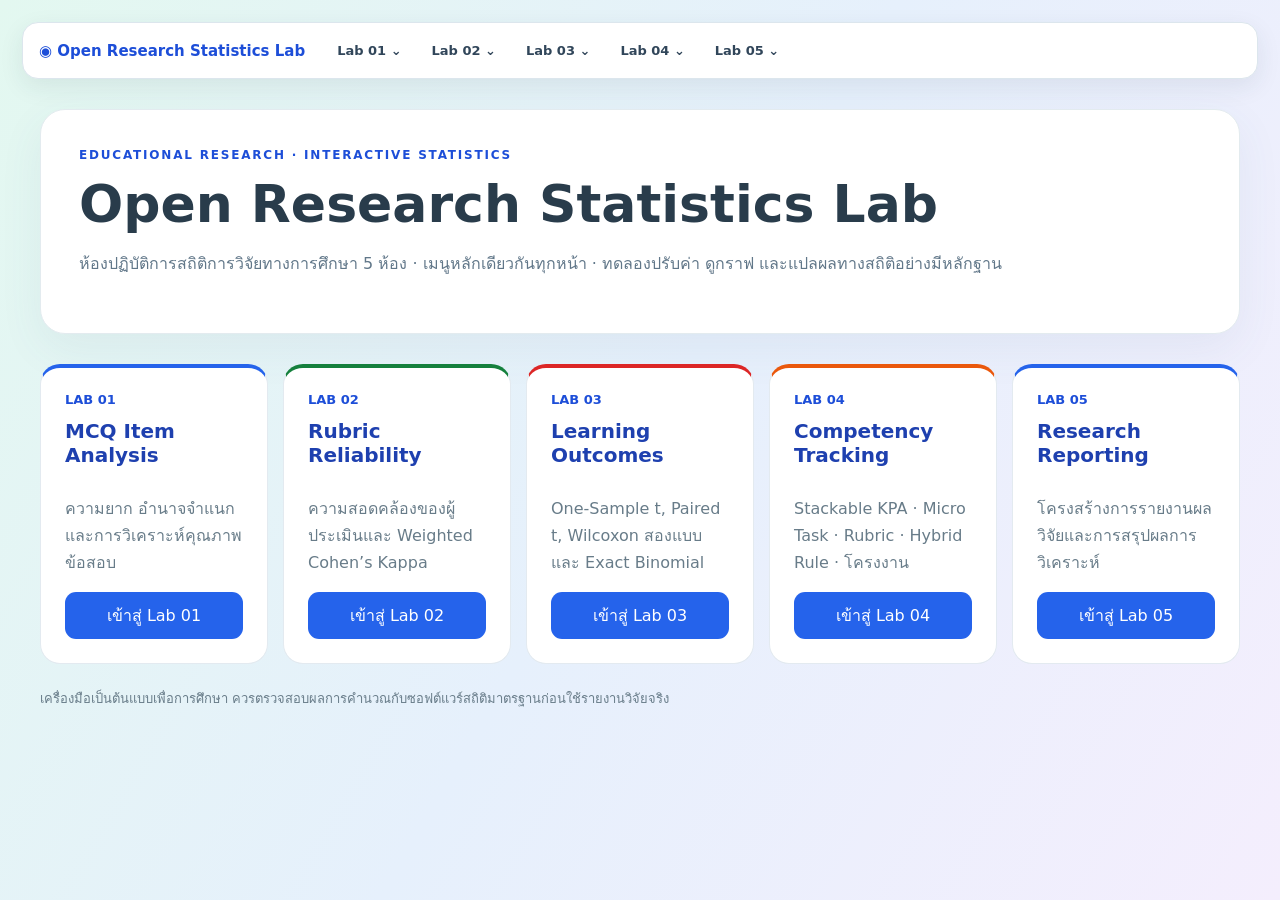
==== index.html @ 7da8de33 "fix: invalidate cached stylesheet to reveal updated four-color theme" ====
<!doctype html><html lang="th"><head><meta charset="utf-8"><meta name="viewport" content="width=device-width,initial-scale=1"><meta name="description" content="Open Research Statistics Lab ห้องปฏิบัติการสถิติวิจัยทางการศึกษา"><title>Open Research Statistics Lab</title><link rel="stylesheet" href="shared-nav.css"><link rel="stylesheet" href="semantic-theme.css?v=20261031b"><style>:root{font-family:system-ui,"Noto Sans Thai",sans-serif;color:#293c4b;background:#eaf5f7}*{box-sizing:border-box}body{margin:0;padding:22px;background:linear-gradient(120deg,#e3f8f0,#e6f0fc,#f4eefd);min-height:100vh}.hero{max-width:1200px;margin:30px auto;padding:38px;background:white;border:1px solid #e3ebef;border-radius:25px;box-shadow:0 15px 45px #41687c12}.eyebrow{font-size:12px;letter-spacing:.15em;font-weight:800;color:#287a87}.hero h1{font-size:clamp(30px,5vw,52px);margin:12px 0}.hero p{color:#617789;line-height:1.8}.cards{max-width:1200px;margin:auto;display:grid;grid-template-columns:repeat(auto-fit,minmax(220px,1fr));gap:15px}.card{background:#fff;border:1px solid #e3eaf0;border-radius:20px;padding:24px;display:flex;flex-direction:column;min-height:230px}.card span{color:#1d4ed8;font-weight:800;font-size:13px}.card h2{font-size:20px;margin:12px 0}.card p{color:#687c89;line-height:1.7;flex:1}.card a{display:inline-block;text-decoration:none;background:#2563eb;color:#fff;padding:11px 16px;border-radius:11px;text-align:center}.note{max-width:1200px;margin:24px auto;color:#687c89;font-size:13px}</style></head><body><main><section class="hero"><div class="eyebrow">EDUCATIONAL RESEARCH · INTERACTIVE STATISTICS</div><h1>Open Research Statistics Lab</h1><p>ห้องปฏิบัติการสถิติการวิจัยทางการศึกษา 5 ห้อง · เมนูหลักเดียวกันทุกหน้า · ทดลองปรับค่า ดูกราฟ และแปลผลทางสถิติอย่างมีหลักฐาน</p></section><section class="cards" aria-label="ห้องปฏิบัติการ"><article class="card"><span>LAB 01</span><h2>MCQ Item Analysis</h2><p>ความยาก อำนาจจำแนก และการวิเคราะห์คุณภาพข้อสอบ</p><a href="lab01.html">เข้าสู่ Lab 01</a></article><article class="card"><span>LAB 02</span><h2>Rubric Reliability</h2><p>ความสอดคล้องของผู้ประเมินและ Weighted Cohen’s Kappa</p><a href="lab02.html">เข้าสู่ Lab 02</a></article><article class="card"><span>LAB 03</span><h2>Learning Outcomes</h2><p>One-Sample t, Paired t, Wilcoxon สองแบบ และ Exact Binomial</p><a href="lab03.html">เข้าสู่ Lab 03</a></article><article class="card"><span>LAB 04</span><h2>Competency Tracking</h2><p>Stackable KPA · Micro Task · Rubric · Hybrid Rule · โครงงาน</p><a href="lab04.html">เข้าสู่ Lab 04</a></article><article class="card"><span>LAB 05</span><h2>Research Reporting</h2><p>โครงสร้างการรายงานผลวิจัยและการสรุปผลการวิเคราะห์</p><a href="lab05.html">เข้าสู่ Lab 05</a></article></section><p class="note">เครื่องมือเป็นต้นแบบเพื่อการศึกษา ควรตรวจสอบผลการคำนวณกับซอฟต์แวร์สถิติมาตรฐานก่อนใช้รายงานวิจัยจริง</p></main><script src="shared-nav.js"></script></body></html>
---- shared-nav.css ----
.unified-nav{position:sticky;top:0;z-index:1000;display:flex;align-items:center;gap:20px;flex-wrap:wrap;background:#fff;color:#26374b;border:1px solid #dce6ed;border-radius:16px;padding:10px 16px;margin:0 auto 20px;max-width:1380px;box-shadow:0 8px 24px #24354a16;font-family:system-ui,"Noto Sans Thai",sans-serif}.unified-brand{color:#26374b!important;text-decoration:none!important;font-weight:800;font-size:15px;white-space:nowrap}.unified-items{display:flex;flex-wrap:wrap;gap:6px}.unified-nav details{position:relative}.unified-nav summary{cursor:pointer;list-style:none;border-radius:10px;padding:10px 12px;font-size:13px;font-weight:750;color:#31465a;white-space:nowrap}.unified-nav summary::-webkit-details-marker{display:none}.unified-nav details.current>summary,.unified-nav details[open]>summary{background:#e7f3f7;color:#116579}.unified-dropdown{position:absolute;top:calc(100% + 8px);left:0;background:#fff;min-width:260px;max-width:min(90vw,340px);max-height:70vh;overflow-y:auto;padding:12px;border:1px solid #dbe6ed;border-radius:14px;box-shadow:0 16px 40px #1d314b30;display:grid;gap:3px}.unified-dropdown a{display:block;color:#30475a!important;text-decoration:none!important;font-size:13px;border-radius:8px;padding:9px!important;background:transparent!important}.unified-dropdown a:hover,.unified-dropdown a:focus-visible{background:#edf5fa!important}.unified-dropdown .unified-overview{font-weight:800}.unified-group{font-size:12px;font-weight:800;color:#657d8d;padding:10px 8px 4px}.unified-nav details:nth-last-child(-n+2) .unified-dropdown{left:auto;right:0}@media(max-width:720px){.unified-nav{position:relative;gap:8px}.unified-brand{width:100%}.unified-items{width:100%}.unified-nav summary{padding:9px}.unified-dropdown{left:0!important;right:auto!important}.unified-nav details:nth-child(n+3) .unified-dropdown{left:auto!important;right:0!important}}
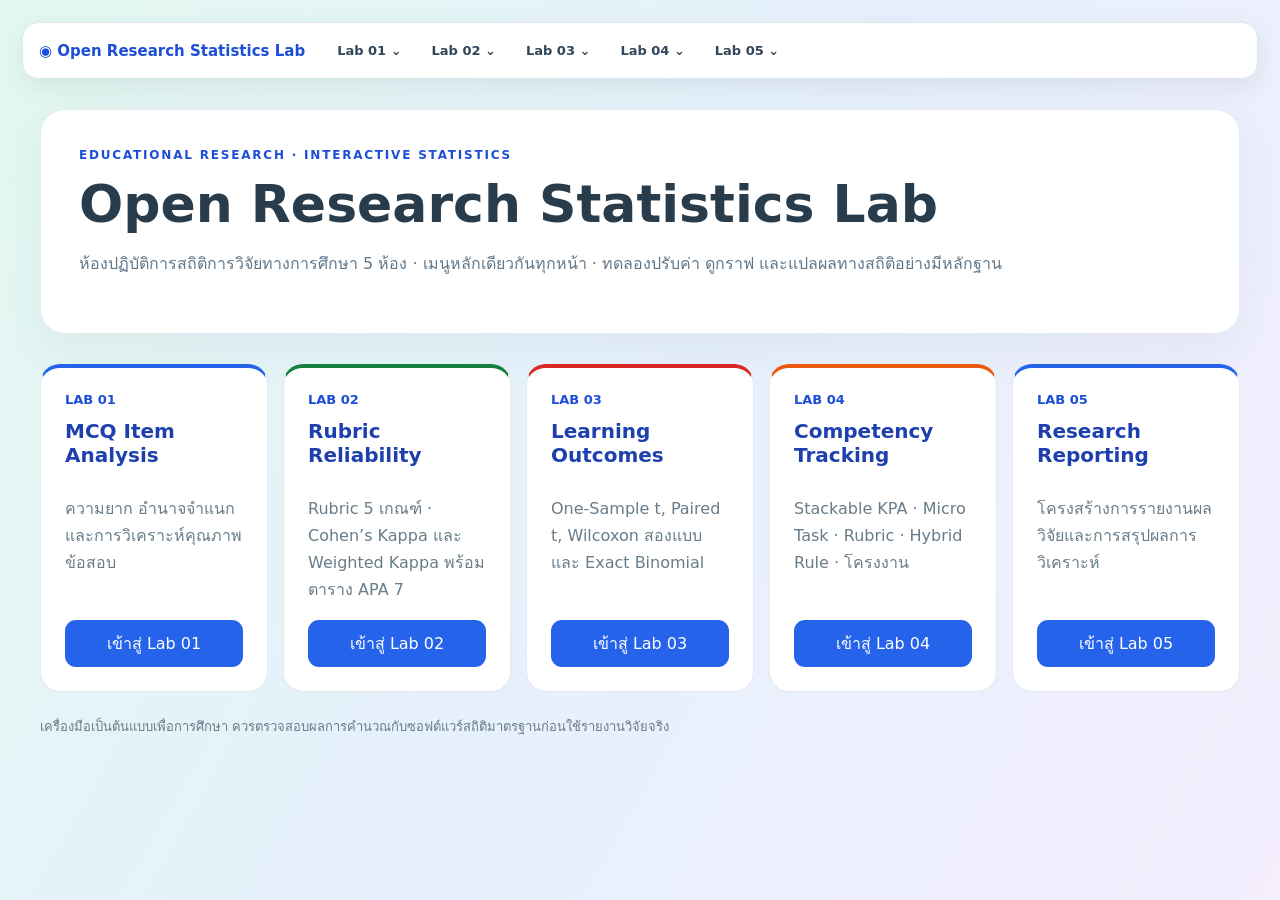
==== commit b77b1762: "docs(home): reflect complete Lab 02 five-criterion two-rater reliability functionality" ====
--- a/index.html
+++ b/index.html
@@ -1 +1 @@
-<!doctype html><html lang="th"><head><meta charset="utf-8"><meta name="viewport" content="width=device-width,initial-scale=1"><meta name="description" content="Open Research Statistics Lab ห้องปฏิบัติการสถิติวิจัยทางการศึกษา"><title>Open Research Statistics Lab</title><link rel="stylesheet" href="shared-nav.css"><link rel="stylesheet" href="semantic-theme.css?v=20261031b"><style>:root{font-family:system-ui,"Noto Sans Thai",sans-serif;color:#293c4b;background:#eaf5f7}*{box-sizing:border-box}body{margin:0;padding:22px;background:linear-gradient(120deg,#e3f8f0,#e6f0fc,#f4eefd);min-height:100vh}.hero{max-width:1200px;margin:30px auto;padding:38px;background:white;border:1px solid #e3ebef;border-radius:25px;box-shadow:0 15px 45px #41687c12}.eyebrow{font-size:12px;letter-spacing:.15em;font-weight:800;color:#287a87}.hero h1{font-size:clamp(30px,5vw,52px);margin:12px 0}.hero p{color:#617789;line-height:1.8}.cards{max-width:1200px;margin:auto;display:grid;grid-template-columns:repeat(auto-fit,minmax(220px,1fr));gap:15px}.card{background:#fff;border:1px solid #e3eaf0;border-radius:20px;padding:24px;display:flex;flex-direction:column;min-height:230px}.card span{color:#1d4ed8;font-weight:800;font-size:13px}.card h2{font-size:20px;margin:12px 0}.card p{color:#687c89;line-height:1.7;flex:1}.card a{display:inline-block;text-decoration:none;background:#2563eb;color:#fff;padding:11px 16px;border-radius:11px;text-align:center}.note{max-width:1200px;margin:24px auto;color:#687c89;font-size:13px}</style></head><body><main><section class="hero"><div class="eyebrow">EDUCATIONAL RESEARCH · INTERACTIVE STATISTICS</div><h1>Open Research Statistics Lab</h1><p>ห้องปฏิบัติการสถิติการวิจัยทางการศึกษา 5 ห้อง · เมนูหลักเดียวกันทุกหน้า · ทดลองปรับค่า ดูกราฟ และแปลผลทางสถิติอย่างมีหลักฐาน</p></section><section class="cards" aria-label="ห้องปฏิบัติการ"><article class="card"><span>LAB 01</span><h2>MCQ Item Analysis</h2><p>ความยาก อำนาจจำแนก และการวิเคราะห์คุณภาพข้อสอบ</p><a href="lab01.html">เข้าสู่ Lab 01</a></article><article class="card"><span>LAB 02</span><h2>Rubric Reliability</h2><p>ความสอดคล้องของผู้ประเมินและ Weighted Cohen’s Kappa</p><a href="lab02.html">เข้าสู่ Lab 02</a></article><article class="card"><span>LAB 03</span><h2>Learning Outcomes</h2><p>One-Sample t, Paired t, Wilcoxon สองแบบ และ Exact Binomial</p><a href="lab03.html">เข้าสู่ Lab 03</a></article><article class="card"><span>LAB 04</span><h2>Competency Tracking</h2><p>Stackable KPA · Micro Task · Rubric · Hybrid Rule · โครงงาน</p><a href="lab04.html">เข้าสู่ Lab 04</a></article><article class="card"><span>LAB 05</span><h2>Research Reporting</h2><p>โครงสร้างการรายงานผลวิจัยและการสรุปผลการวิเคราะห์</p><a href="lab05.html">เข้าสู่ Lab 05</a></article></section><p class="note">เครื่องมือเป็นต้นแบบเพื่อการศึกษา ควรตรวจสอบผลการคำนวณกับซอฟต์แวร์สถิติมาตรฐานก่อนใช้รายงานวิจัยจริง</p></main><script src="shared-nav.js"></script></body></html>+<!doctype html><html lang="th"><head><meta charset="utf-8"><meta name="viewport" content="width=device-width,initial-scale=1"><meta name="description" content="Open Research Statistics Lab ห้องปฏิบัติการสถิติวิจัยทางการศึกษา"><title>Open Research Statistics Lab</title><link rel="stylesheet" href="shared-nav.css"><link rel="stylesheet" href="semantic-theme.css?v=20261031b"><style>:root{font-family:system-ui,"Noto Sans Thai",sans-serif;color:#293c4b;background:#eaf5f7}*{box-sizing:border-box}body{margin:0;padding:22px;background:linear-gradient(120deg,#e3f8f0,#e6f0fc,#f4eefd);min-height:100vh}.hero{max-width:1200px;margin:30px auto;padding:38px;background:white;border:1px solid #e3ebef;border-radius:25px;box-shadow:0 15px 45px #41687c12}.eyebrow{font-size:12px;letter-spacing:.15em;font-weight:800;color:#287a87}.hero h1{font-size:clamp(30px,5vw,52px);margin:12px 0}.hero p{color:#617789;line-height:1.8}.cards{max-width:1200px;margin:auto;display:grid;grid-template-columns:repeat(auto-fit,minmax(220px,1fr));gap:15px}.card{background:#fff;border:1px solid #e3eaf0;border-radius:20px;padding:24px;display:flex;flex-direction:column;min-height:230px}.card span{color:#1d4ed8;font-weight:800;font-size:13px}.card h2{font-size:20px;margin:12px 0}.card p{color:#687c89;line-height:1.7;flex:1}.card a{display:inline-block;text-decoration:none;background:#2563eb;color:#fff;padding:11px 16px;border-radius:11px;text-align:center}.note{max-width:1200px;margin:24px auto;color:#687c89;font-size:13px}</style></head><body><main><section class="hero"><div class="eyebrow">EDUCATIONAL RESEARCH · INTERACTIVE STATISTICS</div><h1>Open Research Statistics Lab</h1><p>ห้องปฏิบัติการสถิติการวิจัยทางการศึกษา 5 ห้อง · เมนูหลักเดียวกันทุกหน้า · ทดลองปรับค่า ดูกราฟ และแปลผลทางสถิติอย่างมีหลักฐาน</p></section><section class="cards" aria-label="ห้องปฏิบัติการ"><article class="card"><span>LAB 01</span><h2>MCQ Item Analysis</h2><p>ความยาก อำนาจจำแนก และการวิเคราะห์คุณภาพข้อสอบ</p><a href="lab01.html">เข้าสู่ Lab 01</a></article><article class="card"><span>LAB 02</span><h2>Rubric Reliability</h2><p>Rubric 5 เกณฑ์ · Cohen’s Kappa และ Weighted Kappa พร้อมตาราง APA 7</p><a href="lab02.html">เข้าสู่ Lab 02</a></article><article class="card"><span>LAB 03</span><h2>Learning Outcomes</h2><p>One-Sample t, Paired t, Wilcoxon สองแบบ และ Exact Binomial</p><a href="lab03.html">เข้าสู่ Lab 03</a></article><article class="card"><span>LAB 04</span><h2>Competency Tracking</h2><p>Stackable KPA · Micro Task · Rubric · Hybrid Rule · โครงงาน</p><a href="lab04.html">เข้าสู่ Lab 04</a></article><article class="card"><span>LAB 05</span><h2>Research Reporting</h2><p>โครงสร้างการรายงานผลวิจัยและการสรุปผลการวิเคราะห์</p><a href="lab05.html">เข้าสู่ Lab 05</a></article></section><p class="note">เครื่องมือเป็นต้นแบบเพื่อการศึกษา ควรตรวจสอบผลการคำนวณกับซอฟต์แวร์สถิติมาตรฐานก่อนใช้รายงานวิจัยจริง</p></main><script src="shared-nav.js"></script></body></html>
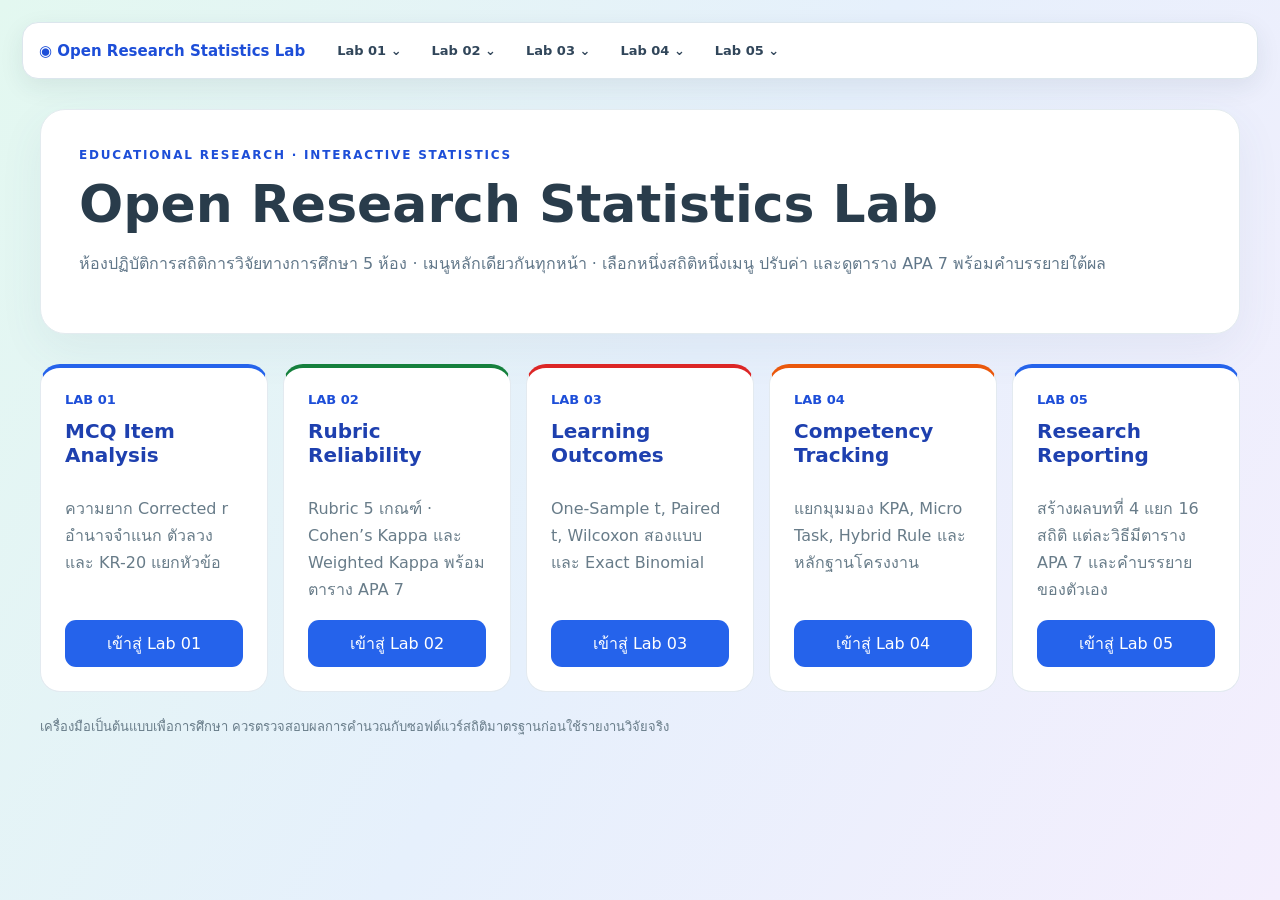
==== commit d4a123b6: "content: clarify one-statistic-per-route promise throughout five-lab homepage" ====
--- a/index.html
+++ b/index.html
@@ -1 +1 @@
-<!doctype html><html lang="th"><head><meta charset="utf-8"><meta name="viewport" content="width=device-width,initial-scale=1"><meta name="description" content="Open Research Statistics Lab ห้องปฏิบัติการสถิติวิจัยทางการศึกษา"><title>Open Research Statistics Lab</title><link rel="stylesheet" href="shared-nav.css"><link rel="stylesheet" href="semantic-theme.css?v=20261031b"><style>:root{font-family:system-ui,"Noto Sans Thai",sans-serif;color:#293c4b;background:#eaf5f7}*{box-sizing:border-box}body{margin:0;padding:22px;background:linear-gradient(120deg,#e3f8f0,#e6f0fc,#f4eefd);min-height:100vh}.hero{max-width:1200px;margin:30px auto;padding:38px;background:white;border:1px solid #e3ebef;border-radius:25px;box-shadow:0 15px 45px #41687c12}.eyebrow{font-size:12px;letter-spacing:.15em;font-weight:800;color:#287a87}.hero h1{font-size:clamp(30px,5vw,52px);margin:12px 0}.hero p{color:#617789;line-height:1.8}.cards{max-width:1200px;margin:auto;display:grid;grid-template-columns:repeat(auto-fit,minmax(220px,1fr));gap:15px}.card{background:#fff;border:1px solid #e3eaf0;border-radius:20px;padding:24px;display:flex;flex-direction:column;min-height:230px}.card span{color:#1d4ed8;font-weight:800;font-size:13px}.card h2{font-size:20px;margin:12px 0}.card p{color:#687c89;line-height:1.7;flex:1}.card a{display:inline-block;text-decoration:none;background:#2563eb;color:#fff;padding:11px 16px;border-radius:11px;text-align:center}.note{max-width:1200px;margin:24px auto;color:#687c89;font-size:13px}</style></head><body><main><section class="hero"><div class="eyebrow">EDUCATIONAL RESEARCH · INTERACTIVE STATISTICS</div><h1>Open Research Statistics Lab</h1><p>ห้องปฏิบัติการสถิติการวิจัยทางการศึกษา 5 ห้อง · เมนูหลักเดียวกันทุกหน้า · ทดลองปรับค่า ดูกราฟ และแปลผลทางสถิติอย่างมีหลักฐาน</p></section><section class="cards" aria-label="ห้องปฏิบัติการ"><article class="card"><span>LAB 01</span><h2>MCQ Item Analysis</h2><p>ความยาก อำนาจจำแนก และการวิเคราะห์คุณภาพข้อสอบ</p><a href="lab01.html">เข้าสู่ Lab 01</a></article><article class="card"><span>LAB 02</span><h2>Rubric Reliability</h2><p>Rubric 5 เกณฑ์ · Cohen’s Kappa และ Weighted Kappa พร้อมตาราง APA 7</p><a href="lab02.html">เข้าสู่ Lab 02</a></article><article class="card"><span>LAB 03</span><h2>Learning Outcomes</h2><p>One-Sample t, Paired t, Wilcoxon สองแบบ และ Exact Binomial</p><a href="lab03.html">เข้าสู่ Lab 03</a></article><article class="card"><span>LAB 04</span><h2>Competency Tracking</h2><p>Stackable KPA · Micro Task · Rubric · Hybrid Rule · โครงงาน</p><a href="lab04.html">เข้าสู่ Lab 04</a></article><article class="card"><span>LAB 05</span><h2>Research Reporting</h2><p>โครงสร้างการรายงานผลวิจัยและการสรุปผลการวิเคราะห์</p><a href="lab05.html">เข้าสู่ Lab 05</a></article></section><p class="note">เครื่องมือเป็นต้นแบบเพื่อการศึกษา ควรตรวจสอบผลการคำนวณกับซอฟต์แวร์สถิติมาตรฐานก่อนใช้รายงานวิจัยจริง</p></main><script src="shared-nav.js"></script></body></html>+<!doctype html><html lang="th"><head><meta charset="utf-8"><meta name="viewport" content="width=device-width,initial-scale=1"><meta name="description" content="Open Research Statistics Lab ห้องปฏิบัติการสถิติวิจัยทางการศึกษา"><title>Open Research Statistics Lab</title><link rel="stylesheet" href="shared-nav.css"><link rel="stylesheet" href="semantic-theme.css?v=20261031b"><style>:root{font-family:system-ui,"Noto Sans Thai",sans-serif;color:#293c4b;background:#eaf5f7}*{box-sizing:border-box}body{margin:0;padding:22px;background:linear-gradient(120deg,#e3f8f0,#e6f0fc,#f4eefd);min-height:100vh}.hero{max-width:1200px;margin:30px auto;padding:38px;background:white;border:1px solid #e3ebef;border-radius:25px;box-shadow:0 15px 45px #41687c12}.eyebrow{font-size:12px;letter-spacing:.15em;font-weight:800;color:#287a87}.hero h1{font-size:clamp(30px,5vw,52px);margin:12px 0}.hero p{color:#617789;line-height:1.8}.cards{max-width:1200px;margin:auto;display:grid;grid-template-columns:repeat(auto-fit,minmax(220px,1fr));gap:15px}.card{background:#fff;border:1px solid #e3eaf0;border-radius:20px;padding:24px;display:flex;flex-direction:column;min-height:230px}.card span{color:#1d4ed8;font-weight:800;font-size:13px}.card h2{font-size:20px;margin:12px 0}.card p{color:#687c89;line-height:1.7;flex:1}.card a{display:inline-block;text-decoration:none;background:#2563eb;color:#fff;padding:11px 16px;border-radius:11px;text-align:center}.note{max-width:1200px;margin:24px auto;color:#687c89;font-size:13px}</style></head><body><main><section class="hero"><div class="eyebrow">EDUCATIONAL RESEARCH · INTERACTIVE STATISTICS</div><h1>Open Research Statistics Lab</h1><p>ห้องปฏิบัติการสถิติการวิจัยทางการศึกษา 5 ห้อง · เมนูหลักเดียวกันทุกหน้า · เลือกหนึ่งสถิติหนึ่งเมนู ปรับค่า และดูตาราง APA 7 พร้อมคำบรรยายใต้ผล</p></section><section class="cards" aria-label="ห้องปฏิบัติการ"><article class="card"><span>LAB 01</span><h2>MCQ Item Analysis</h2><p>ความยาก Corrected r อำนาจจำแนก ตัวลวง และ KR-20 แยกหัวข้อ</p><a href="lab01.html">เข้าสู่ Lab 01</a></article><article class="card"><span>LAB 02</span><h2>Rubric Reliability</h2><p>Rubric 5 เกณฑ์ · Cohen’s Kappa และ Weighted Kappa พร้อมตาราง APA 7</p><a href="lab02.html">เข้าสู่ Lab 02</a></article><article class="card"><span>LAB 03</span><h2>Learning Outcomes</h2><p>One-Sample t, Paired t, Wilcoxon สองแบบ และ Exact Binomial</p><a href="lab03.html">เข้าสู่ Lab 03</a></article><article class="card"><span>LAB 04</span><h2>Competency Tracking</h2><p>แยกมุมมอง KPA, Micro Task, Hybrid Rule และหลักฐานโครงงาน</p><a href="lab04.html">เข้าสู่ Lab 04</a></article><article class="card"><span>LAB 05</span><h2>Research Reporting</h2><p>สร้างผลบทที่ 4 แยก 16 สถิติ แต่ละวิธีมีตาราง APA 7 และคำบรรยายของตัวเอง</p><a href="lab05.html">เข้าสู่ Lab 05</a></article></section><p class="note">เครื่องมือเป็นต้นแบบเพื่อการศึกษา ควรตรวจสอบผลการคำนวณกับซอฟต์แวร์สถิติมาตรฐานก่อนใช้รายงานวิจัยจริง</p></main><script src="shared-nav.js?v=single-stat-20261031"></script></body></html>
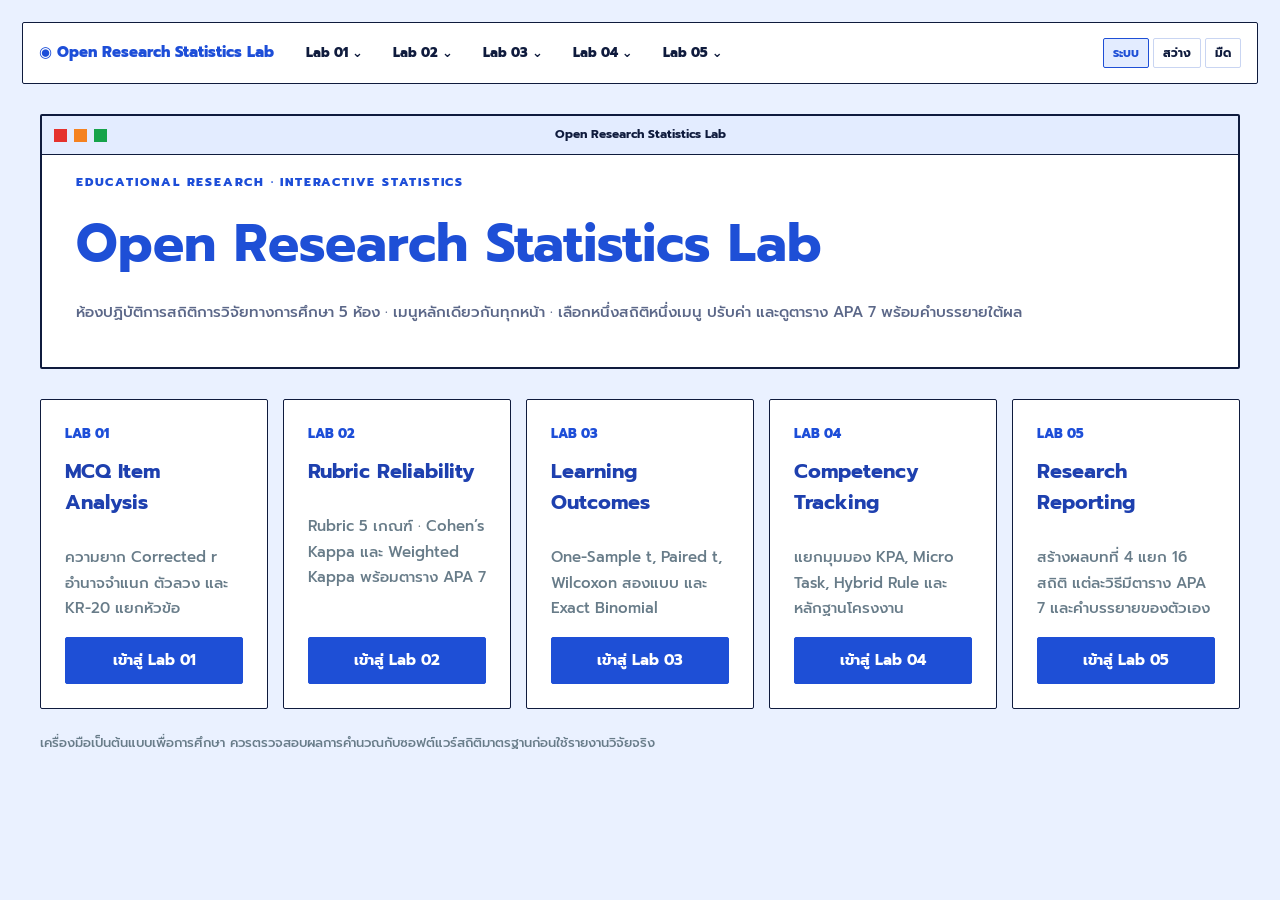
==== commit c60e66c3: "theme: apply shared user-reference KPA window style and optional light/dark toggle to index.html" ====
--- a/index.html
+++ b/index.html
@@ -1 +1,6 @@
-<!doctype html><html lang="th"><head><meta charset="utf-8"><meta name="viewport" content="width=device-width,initial-scale=1"><meta name="description" content="Open Research Statistics Lab ห้องปฏิบัติการสถิติวิจัยทางการศึกษา"><title>Open Research Statistics Lab</title><link rel="stylesheet" href="shared-nav.css"><link rel="stylesheet" href="semantic-theme.css?v=20261031b"><style>:root{font-family:system-ui,"Noto Sans Thai",sans-serif;color:#293c4b;background:#eaf5f7}*{box-sizing:border-box}body{margin:0;padding:22px;background:linear-gradient(120deg,#e3f8f0,#e6f0fc,#f4eefd);min-height:100vh}.hero{max-width:1200px;margin:30px auto;padding:38px;background:white;border:1px solid #e3ebef;border-radius:25px;box-shadow:0 15px 45px #41687c12}.eyebrow{font-size:12px;letter-spacing:.15em;font-weight:800;color:#287a87}.hero h1{font-size:clamp(30px,5vw,52px);margin:12px 0}.hero p{color:#617789;line-height:1.8}.cards{max-width:1200px;margin:auto;display:grid;grid-template-columns:repeat(auto-fit,minmax(220px,1fr));gap:15px}.card{background:#fff;border:1px solid #e3eaf0;border-radius:20px;padding:24px;display:flex;flex-direction:column;min-height:230px}.card span{color:#1d4ed8;font-weight:800;font-size:13px}.card h2{font-size:20px;margin:12px 0}.card p{color:#687c89;line-height:1.7;flex:1}.card a{display:inline-block;text-decoration:none;background:#2563eb;color:#fff;padding:11px 16px;border-radius:11px;text-align:center}.note{max-width:1200px;margin:24px auto;color:#687c89;font-size:13px}</style></head><body><main><section class="hero"><div class="eyebrow">EDUCATIONAL RESEARCH · INTERACTIVE STATISTICS</div><h1>Open Research Statistics Lab</h1><p>ห้องปฏิบัติการสถิติการวิจัยทางการศึกษา 5 ห้อง · เมนูหลักเดียวกันทุกหน้า · เลือกหนึ่งสถิติหนึ่งเมนู ปรับค่า และดูตาราง APA 7 พร้อมคำบรรยายใต้ผล</p></section><section class="cards" aria-label="ห้องปฏิบัติการ"><article class="card"><span>LAB 01</span><h2>MCQ Item Analysis</h2><p>ความยาก Corrected r อำนาจจำแนก ตัวลวง และ KR-20 แยกหัวข้อ</p><a href="lab01.html">เข้าสู่ Lab 01</a></article><article class="card"><span>LAB 02</span><h2>Rubric Reliability</h2><p>Rubric 5 เกณฑ์ · Cohen’s Kappa และ Weighted Kappa พร้อมตาราง APA 7</p><a href="lab02.html">เข้าสู่ Lab 02</a></article><article class="card"><span>LAB 03</span><h2>Learning Outcomes</h2><p>One-Sample t, Paired t, Wilcoxon สองแบบ และ Exact Binomial</p><a href="lab03.html">เข้าสู่ Lab 03</a></article><article class="card"><span>LAB 04</span><h2>Competency Tracking</h2><p>แยกมุมมอง KPA, Micro Task, Hybrid Rule และหลักฐานโครงงาน</p><a href="lab04.html">เข้าสู่ Lab 04</a></article><article class="card"><span>LAB 05</span><h2>Research Reporting</h2><p>สร้างผลบทที่ 4 แยก 16 สถิติ แต่ละวิธีมีตาราง APA 7 และคำบรรยายของตัวเอง</p><a href="lab05.html">เข้าสู่ Lab 05</a></article></section><p class="note">เครื่องมือเป็นต้นแบบเพื่อการศึกษา ควรตรวจสอบผลการคำนวณกับซอฟต์แวร์สถิติมาตรฐานก่อนใช้รายงานวิจัยจริง</p></main><script src="shared-nav.js?v=single-stat-20261031"></script></body></html>+<!doctype html><html lang="th"><head><meta charset="utf-8"><meta name="viewport" content="width=device-width,initial-scale=1"><meta name="description" content="Open Research Statistics Lab ห้องปฏิบัติการสถิติวิจัยทางการศึกษา"><title>Open Research Statistics Lab</title><link rel="stylesheet" href="shared-nav.css"><link rel="stylesheet" href="semantic-theme.css?v=20261031b"><style>:root{font-family:system-ui,"Noto Sans Thai",sans-serif;color:#293c4b;background:#eaf5f7}*{box-sizing:border-box}body{margin:0;padding:22px;background:linear-gradient(120deg,#e3f8f0,#e6f0fc,#f4eefd);min-height:100vh}.hero{max-width:1200px;margin:30px auto;padding:38px;background:white;border:1px solid #e3ebef;border-radius:25px;box-shadow:0 15px 45px #41687c12}.eyebrow{font-size:12px;letter-spacing:.15em;font-weight:800;color:#287a87}.hero h1{font-size:clamp(30px,5vw,52px);margin:12px 0}.hero p{color:#617789;line-height:1.8}.cards{max-width:1200px;margin:auto;display:grid;grid-template-columns:repeat(auto-fit,minmax(220px,1fr));gap:15px}.card{background:#fff;border:1px solid #e3eaf0;border-radius:20px;padding:24px;display:flex;flex-direction:column;min-height:230px}.card span{color:#1d4ed8;font-weight:800;font-size:13px}.card h2{font-size:20px;margin:12px 0}.card p{color:#687c89;line-height:1.7;flex:1}.card a{display:inline-block;text-decoration:none;background:#2563eb;color:#fff;padding:11px 16px;border-radius:11px;text-align:center}.note{max-width:1200px;margin:24px auto;color:#687c89;font-size:13px}</style>
+<!-- Theme only: reference design from user-provided ผลการเรียน K P A.html -->
+<link rel="stylesheet" href="https://fonts.googleapis.com/css2?family=Prompt:wght@400;500;600;700;800&display=swap">
+<link rel="stylesheet" href="kpa-window-theme.css?v=20261101a">
+</head><body><main><section class="hero"><div class="eyebrow">EDUCATIONAL RESEARCH · INTERACTIVE STATISTICS</div><h1>Open Research Statistics Lab</h1><p>ห้องปฏิบัติการสถิติการวิจัยทางการศึกษา 5 ห้อง · เมนูหลักเดียวกันทุกหน้า · เลือกหนึ่งสถิติหนึ่งเมนู ปรับค่า และดูตาราง APA 7 พร้อมคำบรรยายใต้ผล</p></section><section class="cards" aria-label="ห้องปฏิบัติการ"><article class="card"><span>LAB 01</span><h2>MCQ Item Analysis</h2><p>ความยาก Corrected r อำนาจจำแนก ตัวลวง และ KR-20 แยกหัวข้อ</p><a href="lab01.html">เข้าสู่ Lab 01</a></article><article class="card"><span>LAB 02</span><h2>Rubric Reliability</h2><p>Rubric 5 เกณฑ์ · Cohen’s Kappa และ Weighted Kappa พร้อมตาราง APA 7</p><a href="lab02.html">เข้าสู่ Lab 02</a></article><article class="card"><span>LAB 03</span><h2>Learning Outcomes</h2><p>One-Sample t, Paired t, Wilcoxon สองแบบ และ Exact Binomial</p><a href="lab03.html">เข้าสู่ Lab 03</a></article><article class="card"><span>LAB 04</span><h2>Competency Tracking</h2><p>แยกมุมมอง KPA, Micro Task, Hybrid Rule และหลักฐานโครงงาน</p><a href="lab04.html">เข้าสู่ Lab 04</a></article><article class="card"><span>LAB 05</span><h2>Research Reporting</h2><p>สร้างผลบทที่ 4 แยก 16 สถิติ แต่ละวิธีมีตาราง APA 7 และคำบรรยายของตัวเอง</p><a href="lab05.html">เข้าสู่ Lab 05</a></article></section><p class="note">เครื่องมือเป็นต้นแบบเพื่อการศึกษา ควรตรวจสอบผลการคำนวณกับซอฟต์แวร์สถิติมาตรฐานก่อนใช้รายงานวิจัยจริง</p></main><script src="shared-nav.js?v=single-stat-20261031"></script>
+<script src="kpa-window-theme.js?v=20261101a"></script></body></html>
--- a/kpa-window-theme.css
+++ b/kpa-window-theme.css
@@ -0,0 +1,326 @@
+/*
+ * Open Research Statistics Lab — KPA Window Theme
+ * Visual reference: user-provided "ผลการเรียน K P A.html".
+ * Pure presentation layer: no statistical algorithms, observations or report text.
+ * Added last in <head> of index.html + Lab 01–05 to override legacy gradients.
+ */
+:root {
+  color-scheme: light;
+  --bg:#eaf1ff; --card:#ffffff; --ink:#0f1b3d; --soft:#e3ecff;
+  --muted:#5b6788; --grid:#c9d5f2;
+  --k:#1e4fd6; --p:#16a34a; --a:#f58220;
+  --red:#e5322d; --blue:#1e4fd6; --green:#16a34a; --orange:#f58220;
+  --on-orange:#1a1200; --line:var(--grid); --white:var(--card);
+  --sem-blue:var(--blue); --sem-green:var(--green);
+  --sem-orange:#b85a08; --sem-red:#d3282a; --sem-ink:var(--ink);
+  --sem-line:var(--grid); --sem-focus:var(--blue);
+  --sem-blue-soft:var(--soft);
+  --sem-green-soft:#e7f8ed; --sem-red-soft:#fff0f0; --sem-orange-soft:#fff2e6;
+  --window-border:2px solid var(--ink);
+}
+:root[data-theme="dark"] {
+  color-scheme:dark;
+  --bg:#0a1228; --card:#131d3a; --ink:#e9eeff;
+  --soft:#1f2d57; --muted:#abb7db; --grid:#324571;
+  --k:#6f9cff; --p:#34d17a; --a:#ffa24d;
+  --blue:#6f9cff; --green:#34d17a; --orange:#ffa24d; --red:#ff6a63;
+  --on-orange:#1a1200; --line:var(--grid); --white:var(--card);
+  --sem-orange:#ffa24d; --sem-red:#ff6a63;
+  --sem-green-soft:#163b2c; --sem-red-soft:#442225; --sem-orange-soft:#462d1e;
+}
+@media (prefers-color-scheme:dark) {
+  :root:not([data-theme="light"]) {
+    color-scheme:dark;
+    --bg:#0a1228; --card:#131d3a; --ink:#e9eeff;
+    --soft:#1f2d57; --muted:#abb7db; --grid:#324571;
+    --k:#6f9cff; --p:#34d17a; --a:#ffa24d;
+    --blue:#6f9cff; --green:#34d17a; --orange:#ffa24d; --red:#ff6a63;
+    --on-orange:#1a1200; --line:var(--grid); --white:var(--card);
+    --sem-orange:#ffa24d; --sem-red:#ff6a63;
+    --sem-green-soft:#163b2c; --sem-red-soft:#442225; --sem-orange-soft:#462d1e;
+  }
+}
+/* Global typography and flat-blue canvas */
+html { scroll-behavior:smooth; scroll-padding-top:20px; }
+html body {
+  background:var(--bg)!important;
+  color:var(--ink)!important;
+  font:500 15px/1.55 "Prompt","Noto Sans Thai",system-ui,sans-serif!important;
+  min-height:100vh;
+}
+html body * { box-shadow:none!important; text-shadow:none!important; }
+html body h1,html body h2,html body h3,html body strong,html body b { color:var(--ink); }
+html body a { color:var(--blue); }
+html body :where(p,small,.hint,.note,.muted,.sub,.section-lead,.result-source,.apa-note,.research-note) {
+  color:var(--muted);
+}
+html body :where(button,input,select,textarea,summary) {
+  font-family:"Prompt","Noto Sans Thai",system-ui,sans-serif;
+}
+html body :where(a,button,input,select,textarea,summary):focus-visible {
+  outline:3px solid var(--blue)!important; outline-offset:3px;
+}
+html body [hidden] { display:none!important; }
+
+/* Central window framing, intentionally square like the supplied HTML */
+html body :where(.shell,.lab02-hero,.hero,.panel,.card,.course,.stat,.stat-card,.result-card,
+  .chart-panel,.chart,.summary,.read,.intro,.lab-navigation,.stat-visual,.research-section,
+  .research-table,.statgrid,.right-stat,.right>.panel) {
+  background:var(--card)!important;
+  color:var(--ink)!important;
+  border:1.5px solid var(--ink)!important;
+  border-radius:2px!important;
+  box-shadow:none!important;
+}
+html body .shell {
+  border:var(--window-border)!important;
+  padding:clamp(12px,2.4vw,28px)!important;
+  background:var(--card)!important;
+  max-width:1380px;
+}
+html body :where(.lab02-hero,.hero,.intro) {
+  position:relative;
+  overflow:hidden;
+  background:var(--card)!important;
+  border:var(--window-border)!important;
+  border-radius:2px!important;
+}
+html body .lab02-hero,
+html body .hero { padding:0 clamp(16px,3vw,34px) 26px!important; }
+html body .intro { padding:0 clamp(15px,3vw,29px) 24px!important; margin-bottom:16px; }
+/* Three window controls (red/orange/green) and a centered application bar. */
+html body :where(.lab02-hero,.hero,.intro)::before {
+  content:"Open Research Statistics Lab";
+  display:block;
+  height:38px;
+  line-height:36px;
+  margin:0 calc(-1 * clamp(16px,3vw,34px)) 18px;
+  background-color:var(--soft);
+  background-image:
+    linear-gradient(var(--red),var(--red)),
+    linear-gradient(var(--orange),var(--orange)),
+    linear-gradient(var(--green),var(--green));
+  background-repeat:no-repeat;
+  background-size:13px 13px,13px 13px,13px 13px;
+  background-position:12px center,32px center,52px center;
+  border-bottom:1.5px solid var(--ink);
+  color:var(--ink);
+  text-align:center;
+  padding:0 66px;
+  white-space:nowrap;
+  overflow:hidden;
+  text-overflow:ellipsis;
+  font-size:12px;
+  font-weight:700;
+  letter-spacing:0;
+}
+html body .intro::before { margin-left:calc(-1 * clamp(15px,3vw,29px)); margin-right:calc(-1 * clamp(15px,3vw,29px)); }
+html body :where(.hero,.intro,.lab02-hero) h1 { color:var(--blue)!important; }
+html body :where(.hero,.intro,.lab02-hero) :where(p,.muted,.eyebrow,.mini) {
+  color:var(--muted)!important;
+}
+html body :where(.eyebrow,.mini,.lab-eyebrow) {
+  color:var(--blue)!important; font-weight:750;
+}
+
+/* Lightweight button treatment from the supplied outlined dashboard cards */
+html body :where(.stat-menu,.metric-nav,.tabs,.modes,.mode-buttons,.stat-nav) {
+  background:var(--card)!important;
+  border-color:var(--grid)!important;
+}
+html body :where(.stat-menu button,.metric-nav button,.tabs button,.modes button,.mode-buttons button,.stat-nav button,
+  .lab-navigation button,.nav a,.mini-pill,.chip,.pick) {
+  background:var(--soft)!important;
+  color:var(--ink)!important;
+  border:1.5px solid var(--ink)!important;
+  border-radius:2px!important;
+}
+html body :where(.stat-menu button[aria-current="true"],.metric-nav button[aria-current="true"],
+  .stat-nav button.active,.tabs button.active,.modes button.active,.mode-buttons button[aria-pressed="true"],
+  .stat-nav button[aria-selected="true"]) {
+  background:var(--blue)!important;
+  color:var(--card)!important;
+  border-color:var(--blue)!important;
+}
+html body :where(.stat-menu button,.metric-nav button,.tabs button,.modes button,.mode-buttons button,
+  .stat-nav button) { font-weight:650; }
+html body button.btn,
+html body .btn,
+html body .card a,
+html body button#recalc,
+html body button#copy {
+  background:var(--blue)!important;
+  color:var(--card)!important;
+  border:1.5px solid var(--blue)!important;
+  border-radius:2px!important;
+  font-weight:700;
+}
+html body :where(.btn.secondary,.btn.alt,button.secondary,.export-btn,.photo) {
+  background:var(--card)!important;
+  color:var(--blue)!important;
+  border:1.5px solid var(--blue)!important;
+}
+html body :where(.btn.green) {
+  background:var(--green)!important;
+  border-color:var(--green)!important;
+  color:#071a10!important;
+}
+html body :where(.badge,.tag,.pill,.mini-pill,.chip,.lab02-hero .mini-pill) {
+  background:var(--soft)!important;
+  color:var(--ink)!important;
+  border:1px solid var(--ink)!important;
+  border-radius:2px!important;
+}
+html body :where(.mini-pill.green,.chip.green,.status-success,.stat-pass) {
+  background:var(--sem-green-soft)!important;
+  color:var(--green)!important;
+}
+html body :where(.mini-pill.orange,.chip.orange) {
+  background:var(--sem-orange-soft)!important;
+  color:var(--sem-orange)!important;
+}
+html body :where(.callout,.warning,.caution) {
+  background:var(--sem-orange-soft)!important;
+  color:var(--ink)!important;
+  border:1px solid var(--grid)!important;
+  border-left:3px solid var(--orange)!important;
+  border-radius:2px!important;
+}
+html body :where(.callout.neutral,.interpret,.research-interpret,.apa-interpret) {
+  background:var(--soft)!important;
+  color:var(--ink)!important;
+  border-left:3px solid var(--blue)!important;
+  border-radius:2px!important;
+}
+html body :where(.error,.status.bad,.stat-fail) {
+  color:var(--red)!important;
+}
+/* Form controls: dark-mode-safe and suitable for dense raw-data input */
+html body :where(input:not([type="range"]):not([type="checkbox"]):not([type="radio"]),
+  select,textarea) {
+  background:var(--card)!important;
+  color:var(--ink)!important;
+  border:1.5px solid var(--grid)!important;
+  border-radius:2px!important;
+  outline-offset:2px;
+}
+html body :where(input[type="range"],input[type="checkbox"],input[type="radio"]) {
+  accent-color:var(--blue)!important;
+}
+html body :where(label,.control label) { color:var(--ink)!important; }
+html body :where(.result-card,.stat,.stat-card,.sm,.course,.summary) {
+  background:var(--card)!important;
+  border-color:var(--ink)!important;
+}
+html body :where(.stat:nth-child(2),.stat-card:nth-child(2),.result-card:nth-child(2),.course:nth-child(2)) {
+  background:var(--sem-green-soft)!important;
+}
+html body :where(.stat:nth-child(3),.stat-card:nth-child(3),.result-card:nth-child(3),.course:nth-child(3)) {
+  background:var(--sem-orange-soft)!important;
+}
+html body :where(.stat strong,.stat-card strong,.result-card strong) { color:var(--blue)!important; }
+html body :where(.stat:nth-child(2) strong,.stat-card:nth-child(2) strong,.result-card:nth-child(2) strong) { color:var(--green)!important; }
+html body :where(.stat:nth-child(3) strong,.stat-card:nth-child(3) strong,.result-card:nth-child(3) strong) { color:var(--sem-orange)!important; }
+html body :where(.track,.item-track) { background:var(--soft)!important; border-radius:2px!important; }
+html body :where(.fill,.item-fill) { border-radius:2px!important; }
+html body :where(.chart svg,.chart-panel svg,svg.chart) text {
+  fill:var(--muted);
+  font-family:"Prompt","Noto Sans Thai",system-ui,sans-serif;
+}
+
+/* Consistent navigation, aligned with the window title-bar style */
+html body .unified-nav {
+  background:var(--card)!important;
+  color:var(--ink)!important;
+  border:1.5px solid var(--ink)!important;
+  border-radius:2px!important;
+  font-family:"Prompt","Noto Sans Thai",system-ui,sans-serif!important;
+  position:sticky;
+}
+html body .unified-brand {color:var(--blue)!important}
+html body .unified-nav summary {color:var(--ink)!important; border-radius:2px!important;}
+html body .unified-nav details.current>summary,
+html body .unified-nav details[open]>summary {
+  background:var(--soft)!important;
+  color:var(--blue)!important;
+}
+html body .unified-dropdown {
+  background:var(--card)!important;
+  border:1.5px solid var(--ink)!important;
+  border-radius:2px!important;
+  color:var(--ink)!important;
+}
+html body .unified-dropdown a {color:var(--ink)!important;}
+html body .unified-dropdown a:hover,
+html body .unified-dropdown a:focus-visible {background:var(--soft)!important;}
+html body .unified-group {color:var(--muted)!important;}
+
+/* The scientific APA tables retain journal-style horizontal rules.
+   Important: do NOT wrap every cell in thick decorative borders. */
+html body :where(.research-table,.research-section) {
+  background:var(--card)!important;
+  border:1px solid var(--grid)!important;
+  color:var(--ink)!important;
+  border-radius:2px!important;
+}
+html body :where(.research-apa,.apa,.apa-table,table) {
+  color:var(--ink)!important;
+}
+html body :where(.research-apa th,.research-apa td,.apa th,.apa td,.apa-table th,.apa-table td) {
+  background:var(--card)!important;
+  color:var(--ink)!important;
+}
+html body :where(.apa thead,.apa-table thead,.research-apa thead) {
+  border-top:2px solid var(--ink)!important;
+  border-bottom:1px solid var(--ink)!important;
+}
+html body :where(.apa tbody,.apa-table tbody,.research-apa tbody) {
+  border-bottom:2px solid var(--ink)!important;
+}
+html body :where(.research-apa tr+tr,.apa tr+tr,.apa-table tr+tr) {
+  border-top:1px solid var(--grid);
+}
+html body :where(.research-interpret,.apa-interpret,.interpret) {
+  color:var(--ink)!important;
+  background:var(--soft)!important;
+}
+html body :where(.apa-label,.apa-title,.research-table .apa-title,.research-table .apa-label) {
+  color:var(--ink)!important;
+}
+html body :where(.apa-note,.research-note,.research-table .apa-note) {
+  color:var(--muted)!important;
+}
+
+/* Theme mode selector: optional presentation-only enhancement */
+html body .theme-control {
+  display:flex; gap:4px; margin-left:auto; align-items:center;
+}
+html body .theme-control button {
+  background:var(--card)!important; color:var(--ink)!important;
+  border:1.5px solid var(--grid)!important; border-radius:2px!important;
+  padding:6px 9px!important; min-width:35px;
+  font:650 12px/1.4 "Prompt",sans-serif!important;
+}
+html body .theme-control button[aria-pressed="true"] {
+  border-color:var(--blue)!important;
+  background:var(--soft)!important;
+  color:var(--blue)!important;
+}
+
+/* Maintain readable layout on phones */
+@media(max-width:760px) {
+  html body {padding:12px 10px 36px!important;}
+  html body .shell{padding:12px!important;}
+  html body .lab02-hero {margin:10px 0 0!important;}
+  html body .lab02-wrap {padding:12px 0 30px!important;}
+  html body .hero {margin:12px auto!important;}
+  html body .unified-nav {position:relative;}
+  html body :where(.lab02-hero,.intro,.hero)::before {
+    font-size:10px; padding:0 68px;
+  }
+  html body .theme-control {margin-left:0;}
+  html body .statgrid,html body .stats,html body .result-cards {min-width:0;}
+}
+@media(prefers-reduced-motion:reduce) {
+  html body * {transition:none!important;animation:none!important;}
+}
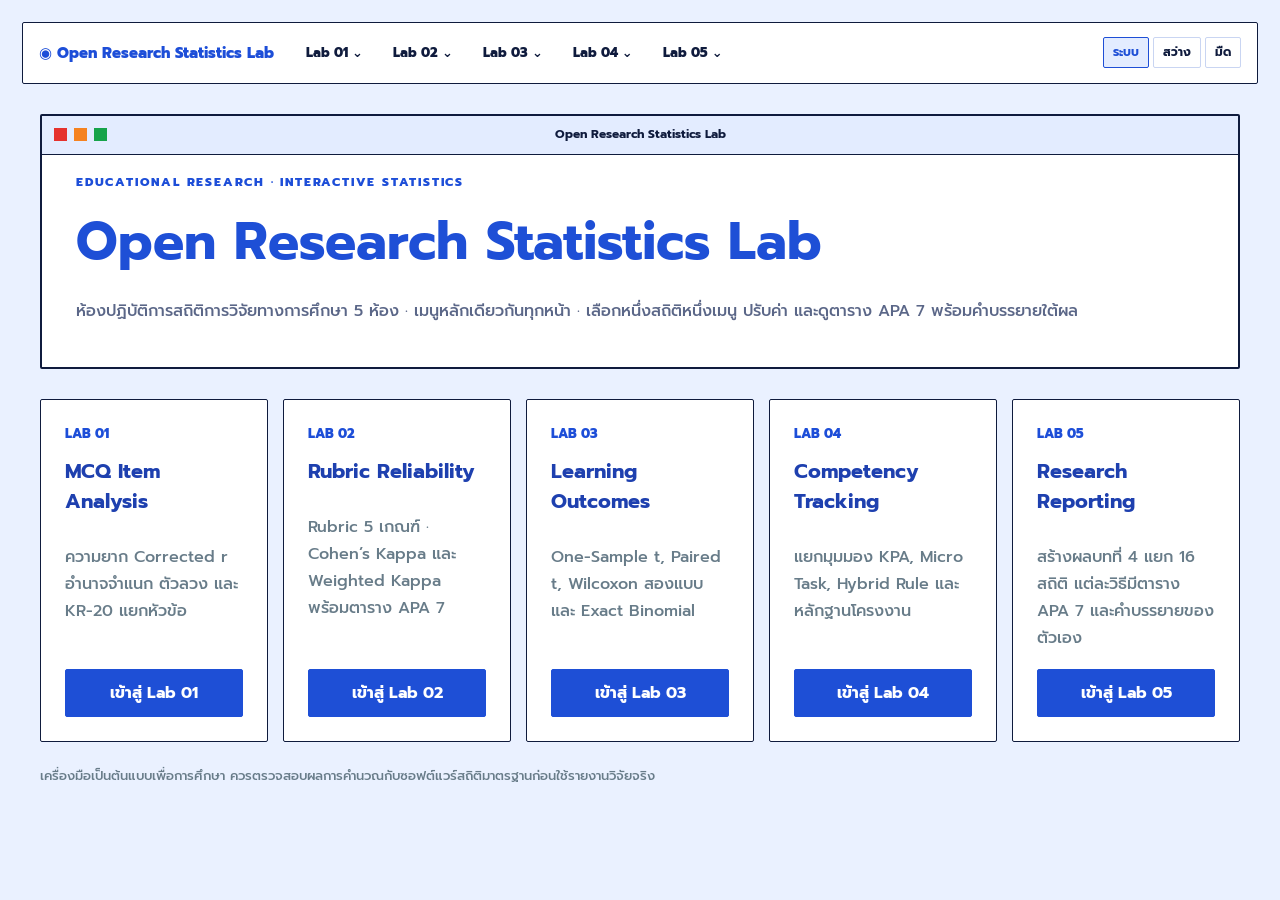
==== commit ad30e16b: "chore(theme): refresh final KPA reference stylesheet cache" ====
--- a/index.html
+++ b/index.html
@@ -1,6 +1,6 @@
 <!doctype html><html lang="th"><head><meta charset="utf-8"><meta name="viewport" content="width=device-width,initial-scale=1"><meta name="description" content="Open Research Statistics Lab ห้องปฏิบัติการสถิติวิจัยทางการศึกษา"><title>Open Research Statistics Lab</title><link rel="stylesheet" href="shared-nav.css"><link rel="stylesheet" href="semantic-theme.css?v=20261031b"><style>:root{font-family:system-ui,"Noto Sans Thai",sans-serif;color:#293c4b;background:#eaf5f7}*{box-sizing:border-box}body{margin:0;padding:22px;background:linear-gradient(120deg,#e3f8f0,#e6f0fc,#f4eefd);min-height:100vh}.hero{max-width:1200px;margin:30px auto;padding:38px;background:white;border:1px solid #e3ebef;border-radius:25px;box-shadow:0 15px 45px #41687c12}.eyebrow{font-size:12px;letter-spacing:.15em;font-weight:800;color:#287a87}.hero h1{font-size:clamp(30px,5vw,52px);margin:12px 0}.hero p{color:#617789;line-height:1.8}.cards{max-width:1200px;margin:auto;display:grid;grid-template-columns:repeat(auto-fit,minmax(220px,1fr));gap:15px}.card{background:#fff;border:1px solid #e3eaf0;border-radius:20px;padding:24px;display:flex;flex-direction:column;min-height:230px}.card span{color:#1d4ed8;font-weight:800;font-size:13px}.card h2{font-size:20px;margin:12px 0}.card p{color:#687c89;line-height:1.7;flex:1}.card a{display:inline-block;text-decoration:none;background:#2563eb;color:#fff;padding:11px 16px;border-radius:11px;text-align:center}.note{max-width:1200px;margin:24px auto;color:#687c89;font-size:13px}</style>
 <!-- Theme only: reference design from user-provided ผลการเรียน K P A.html -->
 <link rel="stylesheet" href="https://fonts.googleapis.com/css2?family=Prompt:wght@400;500;600;700;800&display=swap">
-<link rel="stylesheet" href="kpa-window-theme.css?v=20261101a">
+<link rel="stylesheet" href="kpa-window-theme.css?v=20261101b">
 </head><body><main><section class="hero"><div class="eyebrow">EDUCATIONAL RESEARCH · INTERACTIVE STATISTICS</div><h1>Open Research Statistics Lab</h1><p>ห้องปฏิบัติการสถิติการวิจัยทางการศึกษา 5 ห้อง · เมนูหลักเดียวกันทุกหน้า · เลือกหนึ่งสถิติหนึ่งเมนู ปรับค่า และดูตาราง APA 7 พร้อมคำบรรยายใต้ผล</p></section><section class="cards" aria-label="ห้องปฏิบัติการ"><article class="card"><span>LAB 01</span><h2>MCQ Item Analysis</h2><p>ความยาก Corrected r อำนาจจำแนก ตัวลวง และ KR-20 แยกหัวข้อ</p><a href="lab01.html">เข้าสู่ Lab 01</a></article><article class="card"><span>LAB 02</span><h2>Rubric Reliability</h2><p>Rubric 5 เกณฑ์ · Cohen’s Kappa และ Weighted Kappa พร้อมตาราง APA 7</p><a href="lab02.html">เข้าสู่ Lab 02</a></article><article class="card"><span>LAB 03</span><h2>Learning Outcomes</h2><p>One-Sample t, Paired t, Wilcoxon สองแบบ และ Exact Binomial</p><a href="lab03.html">เข้าสู่ Lab 03</a></article><article class="card"><span>LAB 04</span><h2>Competency Tracking</h2><p>แยกมุมมอง KPA, Micro Task, Hybrid Rule และหลักฐานโครงงาน</p><a href="lab04.html">เข้าสู่ Lab 04</a></article><article class="card"><span>LAB 05</span><h2>Research Reporting</h2><p>สร้างผลบทที่ 4 แยก 16 สถิติ แต่ละวิธีมีตาราง APA 7 และคำบรรยายของตัวเอง</p><a href="lab05.html">เข้าสู่ Lab 05</a></article></section><p class="note">เครื่องมือเป็นต้นแบบเพื่อการศึกษา ควรตรวจสอบผลการคำนวณกับซอฟต์แวร์สถิติมาตรฐานก่อนใช้รายงานวิจัยจริง</p></main><script src="shared-nav.js?v=single-stat-20261031"></script>
 <script src="kpa-window-theme.js?v=20261101a"></script></body></html>
--- a/kpa-window-theme.css
+++ b/kpa-window-theme.css
@@ -45,7 +45,7 @@
 html body {
   background:var(--bg)!important;
   color:var(--ink)!important;
-  font:500 15px/1.55 "Prompt","Noto Sans Thai",system-ui,sans-serif!important;
+  font:500 16px/1.50 "Prompt","Noto Sans Thai",system-ui,sans-serif!important;
   min-height:100vh;
 }
 html body * { box-shadow:none!important; text-shadow:none!important; }
@@ -324,3 +324,71 @@
 @media(prefers-reduced-motion:reduce) {
   html body * {transition:none!important;animation:none!important;}
 }
+
+
+/* Higher-specificity patches for legacy !important declarations.
+   Keep full window/card outlines and APA horizontal rules in dark mode. */
+html body .shell,
+html body .intro,
+html body .panel,
+html body .lab02-hero,
+html body .hero,
+html body .course,
+html body .stat,
+html body .stat-card,
+html body .chart-panel {
+  border-top:1.5px solid var(--ink)!important;
+}
+html body .shell,
+html body .intro,
+html body .lab02-hero,
+html body .hero {border-top-width:2px!important;}
+html body button.btn.secondary,
+html body .btn.secondary,
+html body button.btn.alt,
+html body .btn.alt,
+html body button.export-btn {
+  background:var(--card)!important;
+  color:var(--blue)!important;
+  border-color:var(--blue)!important;
+}
+html body .research-apa th,
+html body .research-apa td,
+html body .apa th,
+html body .apa td,
+html body .apa-table th,
+html body .apa-table td {
+  background:var(--card)!important;
+  color:var(--ink)!important;
+}
+html body .research-apa thead,
+html body .apa thead,
+html body .apa-table thead {
+  border-top:2px solid var(--ink)!important;
+  border-bottom:1px solid var(--ink)!important;
+}
+html body .research-apa tbody,
+html body .apa tbody,
+html body .apa-table tbody {
+  border-bottom:2px solid var(--ink)!important;
+}
+html body .research-table .apa-label,
+html body .research-table .apa-title,
+html body .research-table .research-interpret,
+html body .research-table .research-note,
+html body .research-table .apa-note {
+  color:var(--ink)!important;
+}
+html body .research-table .apa-note,
+html body .research-table .research-note {
+  color:var(--muted)!important;
+}
+html body .result-card small,
+html body .stat small,
+html body .stat-card small,
+html body .course small,
+html body .result-card .caption,
+html body .stat em {color:var(--muted)!important;}
+html body .unified-nav summary,
+html body .unified-nav .unified-group {color:var(--ink)!important;}
+html body .unified-nav .unified-group {opacity:.72;}
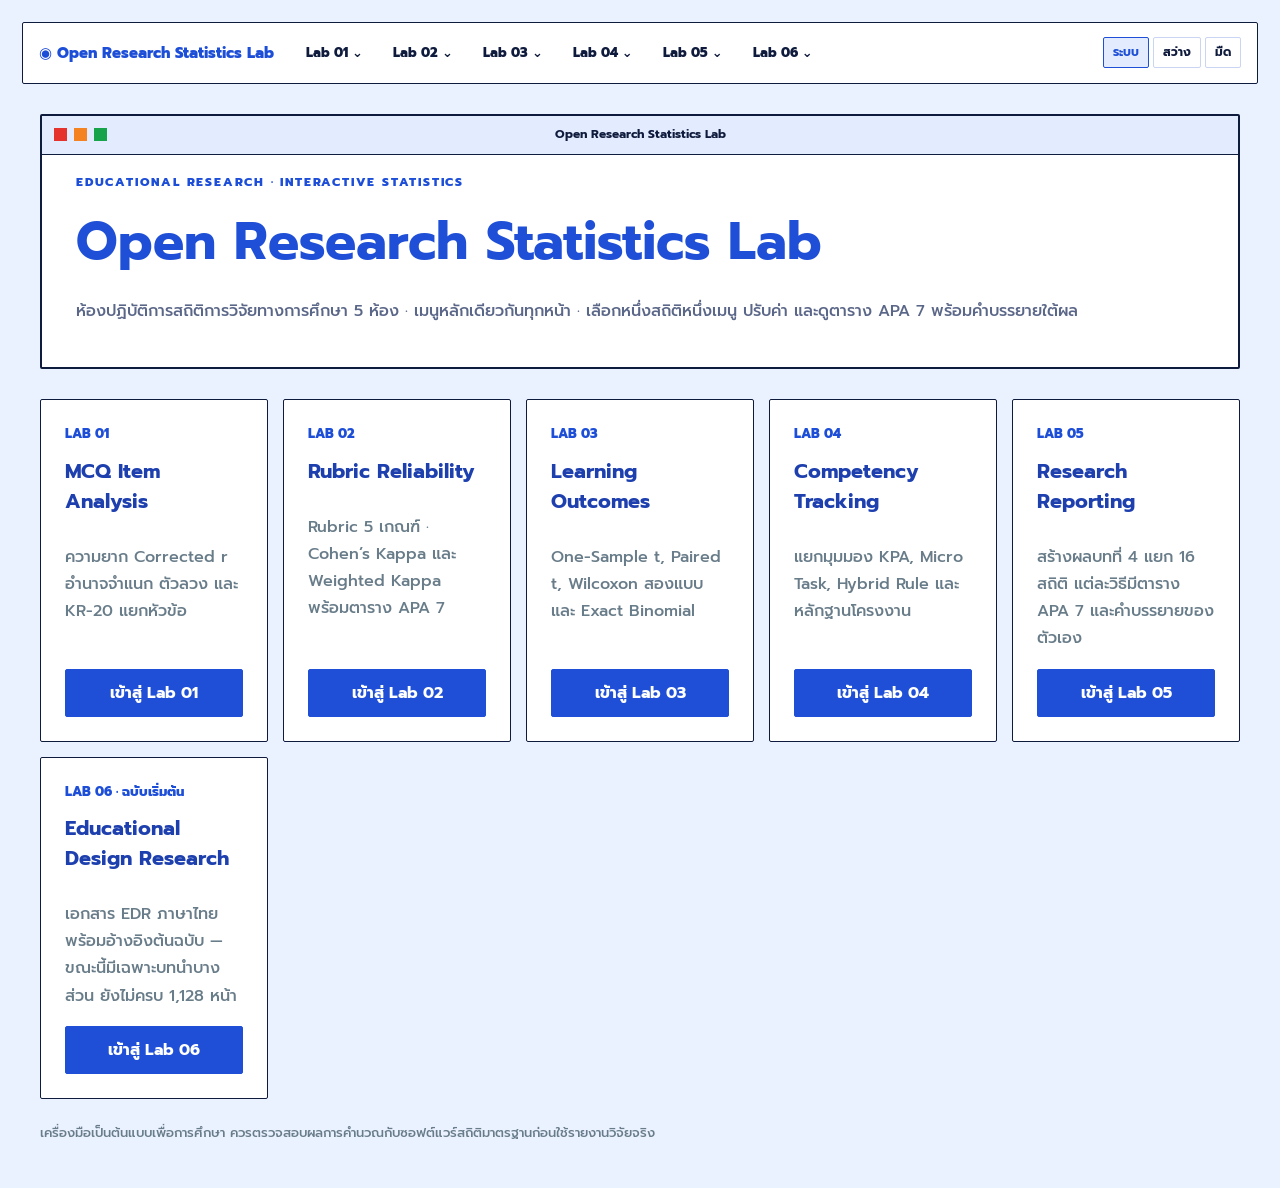
==== commit 0baeeeb6: "Link Lab 06 EDR Thai reading resource from site navigation" ====
--- a/index.html
+++ b/index.html
@@ -2,5 +2,5 @@
 <!-- Theme only: reference design from user-provided ผลการเรียน K P A.html -->
 <link rel="stylesheet" href="https://fonts.googleapis.com/css2?family=Prompt:wght@400;500;600;700;800&display=swap">
 <link rel="stylesheet" href="kpa-window-theme.css?v=20261101b">
-</head><body><main><section class="hero"><div class="eyebrow">EDUCATIONAL RESEARCH · INTERACTIVE STATISTICS</div><h1>Open Research Statistics Lab</h1><p>ห้องปฏิบัติการสถิติการวิจัยทางการศึกษา 5 ห้อง · เมนูหลักเดียวกันทุกหน้า · เลือกหนึ่งสถิติหนึ่งเมนู ปรับค่า และดูตาราง APA 7 พร้อมคำบรรยายใต้ผล</p></section><section class="cards" aria-label="ห้องปฏิบัติการ"><article class="card"><span>LAB 01</span><h2>MCQ Item Analysis</h2><p>ความยาก Corrected r อำนาจจำแนก ตัวลวง และ KR-20 แยกหัวข้อ</p><a href="lab01.html">เข้าสู่ Lab 01</a></article><article class="card"><span>LAB 02</span><h2>Rubric Reliability</h2><p>Rubric 5 เกณฑ์ · Cohen’s Kappa และ Weighted Kappa พร้อมตาราง APA 7</p><a href="lab02.html">เข้าสู่ Lab 02</a></article><article class="card"><span>LAB 03</span><h2>Learning Outcomes</h2><p>One-Sample t, Paired t, Wilcoxon สองแบบ และ Exact Binomial</p><a href="lab03.html">เข้าสู่ Lab 03</a></article><article class="card"><span>LAB 04</span><h2>Competency Tracking</h2><p>แยกมุมมอง KPA, Micro Task, Hybrid Rule และหลักฐานโครงงาน</p><a href="lab04.html">เข้าสู่ Lab 04</a></article><article class="card"><span>LAB 05</span><h2>Research Reporting</h2><p>สร้างผลบทที่ 4 แยก 16 สถิติ แต่ละวิธีมีตาราง APA 7 และคำบรรยายของตัวเอง</p><a href="lab05.html">เข้าสู่ Lab 05</a></article></section><p class="note">เครื่องมือเป็นต้นแบบเพื่อการศึกษา ควรตรวจสอบผลการคำนวณกับซอฟต์แวร์สถิติมาตรฐานก่อนใช้รายงานวิจัยจริง</p></main><script src="shared-nav.js?v=single-stat-20261031"></script>
+</head><body><main><section class="hero"><div class="eyebrow">EDUCATIONAL RESEARCH · INTERACTIVE STATISTICS</div><h1>Open Research Statistics Lab</h1><p>ห้องปฏิบัติการสถิติการวิจัยทางการศึกษา 5 ห้อง · เมนูหลักเดียวกันทุกหน้า · เลือกหนึ่งสถิติหนึ่งเมนู ปรับค่า และดูตาราง APA 7 พร้อมคำบรรยายใต้ผล</p></section><section class="cards" aria-label="ห้องปฏิบัติการ"><article class="card"><span>LAB 01</span><h2>MCQ Item Analysis</h2><p>ความยาก Corrected r อำนาจจำแนก ตัวลวง และ KR-20 แยกหัวข้อ</p><a href="lab01.html">เข้าสู่ Lab 01</a></article><article class="card"><span>LAB 02</span><h2>Rubric Reliability</h2><p>Rubric 5 เกณฑ์ · Cohen’s Kappa และ Weighted Kappa พร้อมตาราง APA 7</p><a href="lab02.html">เข้าสู่ Lab 02</a></article><article class="card"><span>LAB 03</span><h2>Learning Outcomes</h2><p>One-Sample t, Paired t, Wilcoxon สองแบบ และ Exact Binomial</p><a href="lab03.html">เข้าสู่ Lab 03</a></article><article class="card"><span>LAB 04</span><h2>Competency Tracking</h2><p>แยกมุมมอง KPA, Micro Task, Hybrid Rule และหลักฐานโครงงาน</p><a href="lab04.html">เข้าสู่ Lab 04</a></article><article class="card"><span>LAB 05</span><h2>Research Reporting</h2><p>สร้างผลบทที่ 4 แยก 16 สถิติ แต่ละวิธีมีตาราง APA 7 และคำบรรยายของตัวเอง</p><a href="lab05.html">เข้าสู่ Lab 05</a></article><article class="card"><span>LAB 06 · ฉบับเริ่มต้น</span><h2>Educational Design Research</h2><p>เอกสาร EDR ภาษาไทยพร้อมอ้างอิงต้นฉบับ — ขณะนี้มีเฉพาะบทนำบางส่วน ยังไม่ครบ 1,128 หน้า</p><a href="lab06.html">เข้าสู่ Lab 06</a></article></section><p class="note">เครื่องมือเป็นต้นแบบเพื่อการศึกษา ควรตรวจสอบผลการคำนวณกับซอฟต์แวร์สถิติมาตรฐานก่อนใช้รายงานวิจัยจริง</p></main><script src="shared-nav.js?v=single-stat-20261031"></script>
 <script src="kpa-window-theme.js?v=20261101a"></script></body></html>
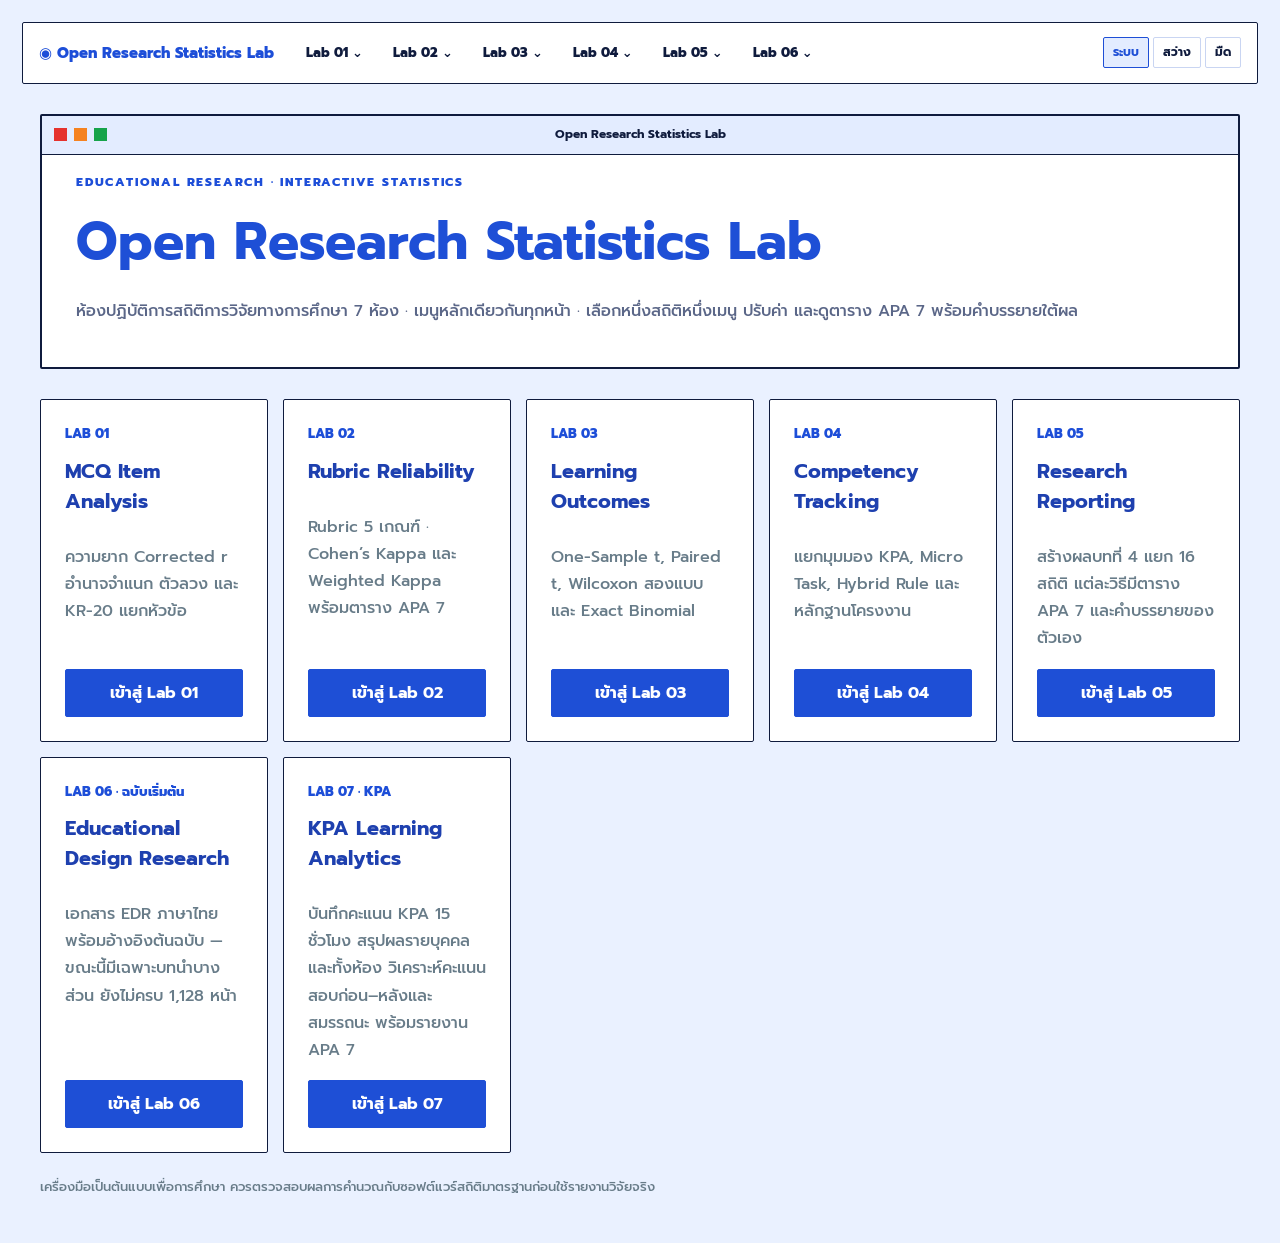
==== commit cb69c7ca: "Integrate Lab 07 into index.html" ====
--- a/index.html
+++ b/index.html
@@ -2,5 +2,5 @@
 <!-- Theme only: reference design from user-provided ผลการเรียน K P A.html -->
 <link rel="stylesheet" href="https://fonts.googleapis.com/css2?family=Prompt:wght@400;500;600;700;800&display=swap">
 <link rel="stylesheet" href="kpa-window-theme.css?v=20261101b">
-</head><body><main><section class="hero"><div class="eyebrow">EDUCATIONAL RESEARCH · INTERACTIVE STATISTICS</div><h1>Open Research Statistics Lab</h1><p>ห้องปฏิบัติการสถิติการวิจัยทางการศึกษา 5 ห้อง · เมนูหลักเดียวกันทุกหน้า · เลือกหนึ่งสถิติหนึ่งเมนู ปรับค่า และดูตาราง APA 7 พร้อมคำบรรยายใต้ผล</p></section><section class="cards" aria-label="ห้องปฏิบัติการ"><article class="card"><span>LAB 01</span><h2>MCQ Item Analysis</h2><p>ความยาก Corrected r อำนาจจำแนก ตัวลวง และ KR-20 แยกหัวข้อ</p><a href="lab01.html">เข้าสู่ Lab 01</a></article><article class="card"><span>LAB 02</span><h2>Rubric Reliability</h2><p>Rubric 5 เกณฑ์ · Cohen’s Kappa และ Weighted Kappa พร้อมตาราง APA 7</p><a href="lab02.html">เข้าสู่ Lab 02</a></article><article class="card"><span>LAB 03</span><h2>Learning Outcomes</h2><p>One-Sample t, Paired t, Wilcoxon สองแบบ และ Exact Binomial</p><a href="lab03.html">เข้าสู่ Lab 03</a></article><article class="card"><span>LAB 04</span><h2>Competency Tracking</h2><p>แยกมุมมอง KPA, Micro Task, Hybrid Rule และหลักฐานโครงงาน</p><a href="lab04.html">เข้าสู่ Lab 04</a></article><article class="card"><span>LAB 05</span><h2>Research Reporting</h2><p>สร้างผลบทที่ 4 แยก 16 สถิติ แต่ละวิธีมีตาราง APA 7 และคำบรรยายของตัวเอง</p><a href="lab05.html">เข้าสู่ Lab 05</a></article><article class="card"><span>LAB 06 · ฉบับเริ่มต้น</span><h2>Educational Design Research</h2><p>เอกสาร EDR ภาษาไทยพร้อมอ้างอิงต้นฉบับ — ขณะนี้มีเฉพาะบทนำบางส่วน ยังไม่ครบ 1,128 หน้า</p><a href="lab06.html">เข้าสู่ Lab 06</a></article></section><p class="note">เครื่องมือเป็นต้นแบบเพื่อการศึกษา ควรตรวจสอบผลการคำนวณกับซอฟต์แวร์สถิติมาตรฐานก่อนใช้รายงานวิจัยจริง</p></main><script src="shared-nav.js?v=single-stat-20261031"></script>
+</head><body><main><section class="hero"><div class="eyebrow">EDUCATIONAL RESEARCH · INTERACTIVE STATISTICS</div><h1>Open Research Statistics Lab</h1><p>ห้องปฏิบัติการสถิติการวิจัยทางการศึกษา 7 ห้อง · เมนูหลักเดียวกันทุกหน้า · เลือกหนึ่งสถิติหนึ่งเมนู ปรับค่า และดูตาราง APA 7 พร้อมคำบรรยายใต้ผล</p></section><section class="cards" aria-label="ห้องปฏิบัติการ"><article class="card"><span>LAB 01</span><h2>MCQ Item Analysis</h2><p>ความยาก Corrected r อำนาจจำแนก ตัวลวง และ KR-20 แยกหัวข้อ</p><a href="lab01.html">เข้าสู่ Lab 01</a></article><article class="card"><span>LAB 02</span><h2>Rubric Reliability</h2><p>Rubric 5 เกณฑ์ · Cohen’s Kappa และ Weighted Kappa พร้อมตาราง APA 7</p><a href="lab02.html">เข้าสู่ Lab 02</a></article><article class="card"><span>LAB 03</span><h2>Learning Outcomes</h2><p>One-Sample t, Paired t, Wilcoxon สองแบบ และ Exact Binomial</p><a href="lab03.html">เข้าสู่ Lab 03</a></article><article class="card"><span>LAB 04</span><h2>Competency Tracking</h2><p>แยกมุมมอง KPA, Micro Task, Hybrid Rule และหลักฐานโครงงาน</p><a href="lab04.html">เข้าสู่ Lab 04</a></article><article class="card"><span>LAB 05</span><h2>Research Reporting</h2><p>สร้างผลบทที่ 4 แยก 16 สถิติ แต่ละวิธีมีตาราง APA 7 และคำบรรยายของตัวเอง</p><a href="lab05.html">เข้าสู่ Lab 05</a></article><article class="card"><span>LAB 06 · ฉบับเริ่มต้น</span><h2>Educational Design Research</h2><p>เอกสาร EDR ภาษาไทยพร้อมอ้างอิงต้นฉบับ — ขณะนี้มีเฉพาะบทนำบางส่วน ยังไม่ครบ 1,128 หน้า</p><a href="lab06.html">เข้าสู่ Lab 06</a></article><article class="card"><span>LAB 07 · KPA</span><h2>KPA Learning Analytics</h2><p>บันทึกคะแนน KPA 15 ชั่วโมง สรุปผลรายบุคคลและทั้งห้อง วิเคราะห์คะแนนสอบก่อน–หลังและสมรรถนะ พร้อมรายงาน APA 7</p><a href="lab07.html">เข้าสู่ Lab 07</a></article></section><p class="note">เครื่องมือเป็นต้นแบบเพื่อการศึกษา ควรตรวจสอบผลการคำนวณกับซอฟต์แวร์สถิติมาตรฐานก่อนใช้รายงานวิจัยจริง</p></main><script src="shared-nav.js?v=single-stat-20261031"></script>
 <script src="kpa-window-theme.js?v=20261101a"></script></body></html>
